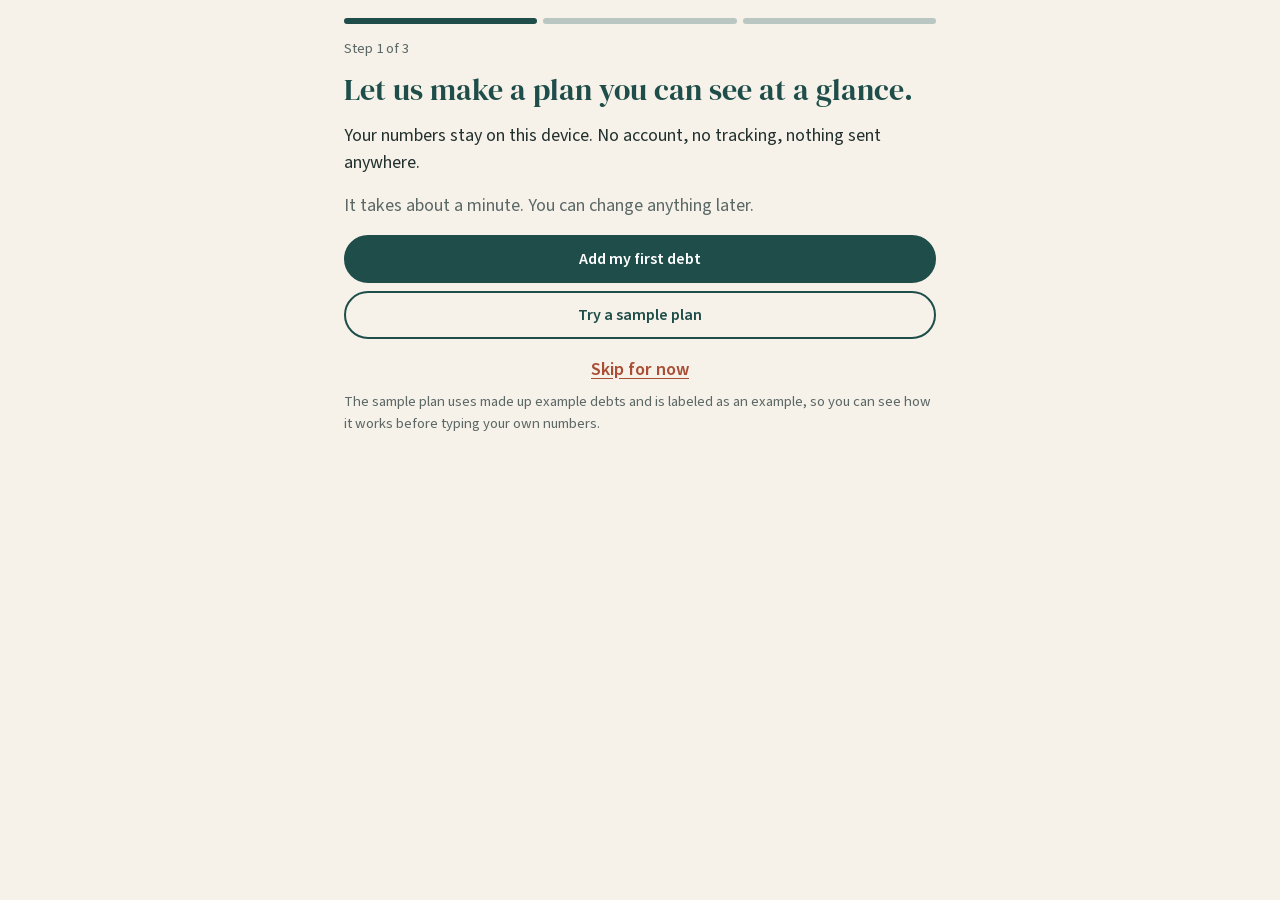
==== a-4183af5dc085afffcd5caa2e/index.html @ 0e29579c "Add private preview app" ====
<!doctype html>
<html lang="en">
<head>
<meta charset="utf-8">
<meta name="viewport" content="width=device-width, initial-scale=1, viewport-fit=cover">
<meta name="robots" content="noindex,nofollow">
<meta name="referrer" content="no-referrer">
<title>Porchlight Ledger Debt Planner</title>
<meta name="description" content="A private debt payoff planner that works offline. Your numbers stay on this device.">
<meta name="theme-color" content="#1F4E4A">
<link rel="manifest" href="manifest.webmanifest">
<link rel="icon" href="icons/favicon.svg" type="image/svg+xml">
<link rel="icon" href="icons/icon-32.png" sizes="32x32" type="image/png">
<link rel="apple-touch-icon" href="apple-touch-icon.png">
<meta name="apple-mobile-web-app-capable" content="yes">
<meta name="mobile-web-app-capable" content="yes">
<meta name="apple-mobile-web-app-status-bar-style" content="default">
<meta name="apple-mobile-web-app-title" content="Ledger">
<link rel="preload" href="fonts/dm-serif-display.woff2" as="font" type="font/woff2" crossorigin>
<link rel="preload" href="fonts/source-sans-400.woff2" as="font" type="font/woff2" crossorigin>
<link rel="stylesheet" href="app.css">
</head>
<body>
<a class="skip" href="#main">Skip to content</a>
<header class="app-header">
  <div class="wrap">
    <p class="brand"><img src="icons/favicon.svg" alt="" width="30" height="30"><span>Porchlight Ledger<br><span class="sub small muted" style="font-family:'Source Sans Pro',system-ui,sans-serif">Debt Planner</span></span></p>
    <p id="saved-pill" class="saved-pill" style="margin:0"><svg viewBox="0 0 24 24" aria-hidden="true" fill="none" stroke="currentColor" stroke-width="2.4" stroke-linecap="round" stroke-linejoin="round"><rect x="5" y="11" width="14" height="9" rx="2"/><path d="M8 11V8a4 4 0 0 1 8 0v3"/></svg><span id="saved-pill-text">Saved on this device only</span></p>
  </div>
</header>

<main id="main">
  <noscript><div class="wrap"><p class="notice">This app needs JavaScript. Nothing is sent anywhere.</p></div></noscript>

  <section id="view-home" class="view" tabindex="-1" aria-labelledby="h-home">
    <div class="wrap">
      <h2 id="h-home" class="sr">Home</h2>
      <div id="home"></div>
    </div>
  </section>

  <section id="view-debts" class="view" tabindex="-1" aria-labelledby="h-debts" hidden>
    <div class="wrap">
      <h2 id="h-debts">Your debts</h2>
      <div id="debts"></div>
    </div>
  </section>

  <section id="view-plan" class="view" tabindex="-1" aria-labelledby="h-plan" hidden>
    <div class="wrap">
      <div class="print-only"><h1>Porchlight Ledger Debt Plan</h1><p id="print-date"></p></div>
      <h2 id="h-plan">Your plan</h2>
      <div id="plan"></div>
    </div>
  </section>

  <section id="view-more" class="view" tabindex="-1" aria-labelledby="h-more" hidden>
    <div class="wrap">
      <h2 id="h-more">More</h2>
      <div id="more"></div>
    </div>
  </section>

  <div class="wrap foot">
    <p class="disclaimer">Educational tool, not financial advice.</p>
    <p>Estimates only. Your lender's statement is the final word. All data stays on this device.</p>
    <p class="print-only">Printed from Porchlight Ledger Debt Planner. Your numbers were not sent anywhere.</p>
  </div>
</main>

<nav class="tabbar" aria-label="Sections">
  <ul>
    <li><a href="#home" data-tab="home"><svg viewBox="0 0 24 24" aria-hidden="true" fill="none" stroke="currentColor" stroke-width="2" stroke-linecap="round" stroke-linejoin="round"><path d="M3 11l9-7 9 7"/><path d="M5 10v10h14V10"/></svg>Home</a></li>
    <li><a href="#debts" data-tab="debts"><svg viewBox="0 0 24 24" aria-hidden="true" fill="none" stroke="currentColor" stroke-width="2" stroke-linecap="round" stroke-linejoin="round"><path d="M8 6h12M8 12h12M8 18h12"/><path d="M4 6h.01M4 12h.01M4 18h.01"/></svg>Debts</a></li>
    <li><a href="#plan" data-tab="plan"><svg viewBox="0 0 24 24" aria-hidden="true" fill="none" stroke="currentColor" stroke-width="2" stroke-linecap="round" stroke-linejoin="round"><path d="M4 4v16h16"/><path d="M7 15l4-5 3 3 5-7"/></svg>Plan</a></li>
    <li><a href="#more" data-tab="more"><svg viewBox="0 0 24 24" aria-hidden="true" fill="none" stroke="currentColor" stroke-width="2" stroke-linecap="round" stroke-linejoin="round"><circle cx="5" cy="12" r="1"/><circle cx="12" cy="12" r="1"/><circle cx="19" cy="12" r="1"/></svg>More</a></li>
  </ul>
</nav>

<div id="toast" class="toast" role="status" aria-live="polite" hidden><span id="toast-text"></span><button type="button" id="toast-undo" hidden>Undo</button></div>

<!-- Add or edit a debt -->
<dialog id="dlg-debt" aria-labelledby="dlg-debt-title">
  <form id="form-debt" novalidate>
    <h2 id="dlg-debt-title">Add a debt</h2>
    <p class="muted small">Use the numbers on your latest statement. Close is fine, you can fix it later.</p>
    <div class="field"><label for="f-name">Name</label><div class="input"><input id="f-name" type="text" maxlength="40" autocomplete="off" placeholder="e.g. Credit card" aria-describedby="f-name-err"></div><p class="err" id="f-name-err" hidden></p></div>
    <div class="field"><label for="f-balance">Balance</label><div class="input"><span aria-hidden="true">$</span><input id="f-balance" type="text" inputmode="decimal" autocomplete="off" aria-describedby="f-balance-err"></div><p class="err" id="f-balance-err" hidden></p></div>
    <div class="two">
      <div class="field"><label for="f-apr">APR</label><div class="input"><input id="f-apr" type="text" inputmode="decimal" autocomplete="off" aria-describedby="f-apr-hint f-apr-err"><span aria-hidden="true">%</span></div><p class="hint" id="f-apr-hint">The yearly interest rate on your statement.</p><p class="err" id="f-apr-err" hidden></p></div>
      <div class="field"><label for="f-min">Minimum payment</label><div class="input"><span aria-hidden="true">$</span><input id="f-min" type="text" inputmode="decimal" autocomplete="off" aria-describedby="f-min-err"></div><p class="err" id="f-min-err" hidden></p></div>
    </div>
    <label class="check"><input id="f-excluded" type="checkbox"><span>Leave this debt out of the payoff plan. Good for something like a 0% loan you will just pay the minimum on.</span></label>
    <div class="dlg-actions"><button type="button" class="btn btn-ghost" data-close>Cancel</button><button type="submit" class="btn" id="f-save">Save debt</button></div>
  </form>
</dialog>

<!-- Log a payment / update balance -->
<dialog id="dlg-log" aria-labelledby="dlg-log-title">
  <form id="form-log" novalidate>
    <h2 id="dlg-log-title">Log a payment</h2>
    <p class="muted small">Short this month? That is okay. Log what you could pay and the plan updates.</p>
    <div class="field"><label for="l-debt">Debt</label><div class="input"><select id="l-debt"></select></div></div>
    <fieldset>
      <legend>What do you want to record?</legend>
      <label class="choice"><input type="radio" name="l-mode" value="payment" checked><span><strong>I made a payment</strong><br><span class="small muted">Enter the amount. It comes off the balance.</span></span></label>
      <label class="choice"><input type="radio" name="l-mode" value="balance"><span><strong>Update the balance</strong><br><span class="small muted">Enter what the statement says you owe now.</span></span></label>
    </fieldset>
    <div class="two">
      <div class="field"><label for="l-value" id="l-value-label">Payment amount</label><div class="input"><span aria-hidden="true">$</span><input id="l-value" type="text" inputmode="decimal" autocomplete="off" aria-describedby="l-value-err"></div><p class="err" id="l-value-err" hidden></p></div>
      <div class="field"><label for="l-date">Date</label><div class="input"><input id="l-date" type="date" aria-describedby="l-date-err"></div><p class="err" id="l-date-err" hidden></p></div>
    </div>
    <p class="hint" id="l-current"></p>
    <div class="dlg-actions"><button type="button" class="btn btn-ghost" data-close>Cancel</button><button type="submit" class="btn btn-warm">Save</button></div>
  </form>
</dialog>

<!-- Confirm -->
<dialog id="dlg-confirm" aria-labelledby="dlg-confirm-title">
  <div class="dlg-body">
    <h2 id="dlg-confirm-title">Are you sure?</h2>
    <p id="dlg-confirm-text"></p>
    <div class="dlg-actions"><button type="button" class="btn btn-ghost" data-close>Cancel</button><button type="button" class="btn btn-warm" id="dlg-confirm-ok">OK</button></div>
  </div>
</dialog>

<!-- First run -->
<div id="onboarding" class="onb" role="dialog" aria-modal="true" aria-labelledby="onb-title" hidden>
  <div class="wrap" id="onb-body"></div>
</div>

<input type="file" id="file-import" accept=".json,.csv,application/json,text/csv" hidden tabindex="-1">

<script src="payoff.js"></script>
<script src="progress.js"></script>
<script src="store.js"></script>
<script src="plan.js"></script>
<script src="app.js"></script>
</body>
</html>
---- a-4183af5dc085afffcd5caa2e/app.css ----
@font-face{font-family:"DM Serif Display";src:url(fonts/dm-serif-display.woff2) format("woff2"),url(fonts/dm-serif-display.woff) format("woff");font-display:swap}
@font-face{font-family:"Source Sans Pro";src:url(fonts/source-sans-400.woff2) format("woff2"),url(fonts/source-sans-400.woff) format("woff");font-weight:400;font-display:swap}
@font-face{font-family:"Source Sans Pro";src:url(fonts/source-sans-600.woff2) format("woff2"),url(fonts/source-sans-600.woff) format("woff");font-weight:600;font-display:swap}
:root{--teal:#1F4E4A;--teal-d:#163a37;--teal-m:#2F7A72;--sage:#DCE8E3;--tint:#E3EFEC;--sand:#F6F1E9;--terra:#C8664B;--terra-d:#ad5239;--terra-dd:#8f402b;--terra-text:#A94E34;--ink:#22302e;--muted:#5b6866;--line:#b9c6c2;--err:#a3231c;--r:14px;--shadow:0 6px 22px rgba(31,78,74,.10);--tab-h:64px}
*{box-sizing:border-box}
html{-webkit-text-size-adjust:100%}
body{margin:0;font:400 17px/1.5 "Source Sans Pro",system-ui,-apple-system,"Segoe UI",Arial,sans-serif;color:var(--ink);background:var(--sand);padding-bottom:calc(var(--tab-h) + env(safe-area-inset-bottom) + 12px);min-height:100vh}
h1,h2,h3,h4{font-family:"DM Serif Display",Georgia,serif;font-weight:400;color:var(--teal);line-height:1.15;margin:0 0 .45em}
h1{font-size:1.9rem}h2{font-size:1.6rem}h3{font-size:1.25rem}
p{margin:0 0 .9em}
a{color:var(--teal)}
button,input,select{font:inherit}
[hidden]{display:none!important}
.wrap{max-width:640px;margin:0 auto;padding:0 16px}
.muted{color:var(--muted)}
.small{font-size:.92rem}
.nowrap,.amt{white-space:nowrap;font-variant-numeric:tabular-nums}
.sr{position:absolute;width:1px;height:1px;overflow:hidden;clip:rect(0 0 0 0);white-space:nowrap}
.skip{position:absolute;left:-999px;top:8px;background:#fff;padding:10px 14px;z-index:100;border-radius:8px}
.skip:focus{left:8px}
:focus-visible{outline:3px solid var(--terra-text);outline-offset:2px}
.view:focus,.focus-target:focus{outline:none}
/* header */
.app-header{background:var(--sand);border-bottom:1px solid rgba(31,78,74,.12);padding-top:env(safe-area-inset-top)}
.app-header .wrap{display:flex;align-items:center;justify-content:space-between;gap:10px;min-height:56px}
.brand{display:flex;align-items:center;gap:10px;font-family:"DM Serif Display",Georgia,serif;font-size:1.2rem;color:var(--teal);margin:0;line-height:1.1}
.brand img{width:30px;height:30px;flex:none}
.saved-pill{display:inline-flex;align-items:center;gap:6px;background:var(--tint);color:var(--teal);font-weight:600;font-size:.85rem;padding:6px 10px;border-radius:999px;white-space:nowrap}
.saved-pill svg{width:14px;height:14px;flex:none}
.saved-pill.warn{background:#fff1d6;color:#6b4a00}
/* cards and text */
.view{padding:18px 0 8px}
.view>.wrap>h2{margin-top:2px}
.card{background:#fff;border-radius:var(--r);box-shadow:var(--shadow);padding:18px;margin:0 0 16px;min-width:0}
.card h3{margin-bottom:.3em}
.eyebrow{font-weight:600;letter-spacing:.1em;text-transform:uppercase;color:var(--terra-text);font-size:.8rem;margin:0 0 .4em}
.hero{background:var(--tint);box-shadow:none}
.hero .big{font-family:"DM Serif Display",Georgia,serif;font-size:2.3rem;line-height:1.1;color:var(--teal);margin:0 0 .15em}
.notice{background:#fff6dc;border-left:5px solid #b88a14;border-radius:10px;padding:12px 14px;margin:0 0 16px;font-size:1rem}
.notice.info{background:var(--tint);border-left-color:var(--teal-m)}
.notice p:last-child{margin-bottom:0}
.stats{display:grid;grid-template-columns:1fr 1fr;gap:10px;margin:12px 0 4px}
.stats div{background:var(--sand);border-radius:12px;padding:10px 12px;min-width:0}
.stats dt{font-size:.85rem;color:var(--muted);font-weight:600}
.stats dd{margin:2px 0 0;font-family:"DM Serif Display",Georgia,serif;font-size:1.45rem;color:var(--teal);white-space:nowrap}
.stats .wide{grid-column:1/-1}
/* buttons */
.btn{display:inline-flex;align-items:center;justify-content:center;gap:8px;min-height:48px;background:var(--teal);color:#fff;text-decoration:none;font-weight:600;padding:10px 22px;border-radius:999px;border:2px solid var(--teal);cursor:pointer;font-size:1rem;text-align:center;line-height:1.2}
.btn:hover{background:var(--teal-d);border-color:var(--teal-d)}
.btn-warm{background:var(--terra-d);border-color:var(--terra-d)}
.btn-warm:hover{background:var(--terra-dd);border-color:var(--terra-dd)}
.btn-ghost{background:transparent;color:var(--teal)}
.btn-ghost:hover{background:var(--sage);color:var(--teal)}
.btn-small{min-height:44px;padding:8px 16px;font-size:.95rem}
.btn-block{width:100%}
.btn-link{background:none;border:0;color:var(--terra-text);font-weight:600;text-decoration:underline;text-underline-offset:3px;min-height:44px;padding:8px 10px;cursor:pointer}
.btn-link.teal{color:var(--teal)}
.btn:disabled{opacity:.55;cursor:not-allowed}
.row-actions{display:flex;flex-wrap:wrap;gap:8px;margin-top:12px}
/* forms */
.field{margin:0 0 14px;min-width:0}
.field label,.label{display:block;font-weight:600;font-size:.95rem;margin:0 0 4px;color:var(--ink)}
.hint{font-size:.9rem;color:var(--muted);margin:4px 0 0}
.input{display:flex;align-items:center;border:1.5px solid #6f827e;border-radius:10px;background:#fff;padding:0 12px;min-height:48px}
.input:focus-within{border-color:var(--teal);outline:3px solid rgba(31,78,74,.25)}
.input span{color:var(--muted)}
.input input,.input select{border:0;outline:0;font-size:1rem;padding:10px 4px;width:100%;min-width:0;background:transparent;color:var(--ink)}
.input.bad{border-color:var(--err)}
.err{color:var(--err);font-size:.9rem;margin:4px 0 0;font-weight:600}
.two{display:grid;grid-template-columns:1fr 1fr;gap:12px}
.check{display:flex;gap:10px;align-items:flex-start;margin:0 0 14px;min-height:44px}
.check input{width:22px;height:22px;margin-top:2px;accent-color:var(--teal);flex:none}
.choice{display:flex;gap:10px;align-items:flex-start;border:1.5px solid #6f827e;border-radius:12px;padding:12px 14px;margin:0 0 10px;cursor:pointer;min-height:48px}
.choice input{margin-top:4px;accent-color:var(--teal);width:20px;height:20px;flex:none}
.choice strong{color:var(--teal)}
.choice:has(input:checked){border-color:var(--teal);background:var(--tint)}
.choice:has(input:focus-visible){outline:3px solid var(--terra-text);outline-offset:2px}
fieldset{border:0;padding:0;margin:0 0 12px;min-width:0}
legend{padding:0;font-weight:600;margin-bottom:6px}
/* progress */
.bar{height:12px;background:var(--tint);border-radius:999px;overflow:hidden;margin:8px 0 4px}
.bar span{display:block;height:100%;background:var(--teal-m);border-radius:999px}
.bar.terra span{background:var(--terra)}
/* debt cards */
.debt-head{display:flex;justify-content:space-between;align-items:flex-start;gap:10px}
.debt-head h3{margin:0;overflow-wrap:anywhere}
.debt-bal{font-family:"DM Serif Display",Georgia,serif;font-size:1.5rem;color:var(--teal);white-space:nowrap}
.tag{display:inline-block;font-size:.78rem;font-weight:600;letter-spacing:.04em;text-transform:uppercase;border-radius:999px;padding:2px 9px;background:var(--tint);color:var(--teal);margin-left:6px;vertical-align:middle}
.tag.terra{background:#f6e3dc;color:#7d3a26}
.debt.paid{background:var(--tint);box-shadow:none}
.paid-mark{display:flex;gap:8px;align-items:center;font-weight:600;color:var(--teal);margin:6px 0 0}
.paid-mark svg{width:22px;height:22px;flex:none}
details.hist{margin-top:8px}
details.hist summary{cursor:pointer;min-height:44px;display:flex;align-items:center;font-weight:600;color:var(--teal)}
.hist ul{list-style:none;padding:0;margin:0}
.hist li{display:flex;justify-content:space-between;align-items:center;gap:8px;border-top:1px solid #e5ebe9;padding:6px 0;font-size:.95rem}
.list-plain{list-style:none;margin:0;padding:0}
.list-plain>li{border-top:1px solid #e5ebe9;padding:12px 0}
.list-plain>li:first-child{border-top:0}
.split{display:flex;justify-content:space-between;gap:10px;align-items:baseline}
.order-item{display:grid;grid-template-columns:auto 1fr auto;gap:10px;align-items:center}
.order-num{width:30px;height:30px;border-radius:50%;background:var(--teal);color:#fff;display:grid;place-items:center;font-weight:600;font-size:.95rem}
.mv{display:flex;gap:4px}
.mv button{width:44px;height:44px;border-radius:10px;border:1.5px solid #6f827e;background:#fff;color:var(--teal);cursor:pointer;display:grid;place-items:center;padding:0}
.mv button:disabled{opacity:.35;cursor:not-allowed}
.mv svg{width:20px;height:20px}
/* table */
table.cmp{width:100%;border-collapse:collapse;font-size:.98rem}
table.cmp th,table.cmp td{text-align:left;padding:8px 6px;border-top:1px solid #e5ebe9;vertical-align:top}
table.cmp thead th{border-top:0;color:var(--teal)}
table.cmp td.amt,table.cmp th.amt{text-align:right}
/* chart */
.chart{width:100%;height:auto;max-width:560px;display:block;margin:6px auto 0}
.legend{display:flex;flex-wrap:wrap;gap:6px 16px;font-size:.92rem;margin:6px 0 0}
.legend i{display:inline-block;width:22px;height:0;border-top:4px solid var(--teal-m);vertical-align:middle;margin-right:6px}
.legend i.dash{border-top:3px dashed var(--terra-text)}
/* tab bar */
.tabbar{position:fixed;left:0;right:0;bottom:0;background:#fff;border-top:1px solid rgba(31,78,74,.18);padding-bottom:env(safe-area-inset-bottom);z-index:20}
.tabbar ul{list-style:none;margin:0 auto;padding:0;max-width:640px;display:grid;grid-template-columns:repeat(4,1fr)}
.tabbar a{display:flex;flex-direction:column;align-items:center;justify-content:center;gap:2px;min-height:var(--tab-h);color:var(--muted);text-decoration:none;font-weight:600;font-size:.82rem}
.tabbar svg{width:24px;height:24px}
.tabbar a[aria-current=page]{color:var(--teal);box-shadow:inset 0 3px 0 var(--terra)}
/* footer */
.foot{padding-top:8px;padding-bottom:24px;font-size:.92rem;color:var(--muted)}
.foot p{margin:0 0 .5em}
.disclaimer{font-weight:600;color:var(--ink)}
/* dialogs and toast */
dialog{border:0;border-radius:var(--r);padding:0;width:min(520px,calc(100vw - 24px));max-height:calc(100vh - 24px);box-shadow:0 18px 60px rgba(0,0,0,.3);color:var(--ink);background:#fff}
dialog::backdrop{background:rgba(22,58,55,.55)}
dialog form,dialog .dlg-body{padding:20px}
dialog:not([open]){display:none}
dialog[open].fallback{position:fixed;inset:0;margin:auto;height:fit-content;z-index:60}
.dlg-actions{display:flex;flex-wrap:wrap;gap:10px;justify-content:flex-end;margin-top:8px}
.toast{position:fixed;left:12px;right:12px;bottom:calc(var(--tab-h) + env(safe-area-inset-bottom) + 10px);max-width:616px;margin:0 auto;background:var(--teal-d);color:#fff;border-radius:12px;padding:12px 14px;z-index:70;display:flex;gap:12px;align-items:center;justify-content:space-between;box-shadow:0 10px 30px rgba(0,0,0,.25)}
.toast button{background:none;border:2px solid #fff;color:#fff;border-radius:999px;min-height:44px;padding:6px 16px;font-weight:600;cursor:pointer;flex:none}
.toast[hidden]{display:none}
/* onboarding */
.onb{position:fixed;inset:0;background:var(--sand);z-index:50;overflow:auto;padding:calc(env(safe-area-inset-top) + 18px) 0 calc(env(safe-area-inset-bottom) + 24px)}
.steps{display:flex;gap:6px;margin:0 0 14px}
.steps span{height:6px;flex:1;border-radius:99px;background:var(--line)}
.steps span.on{background:var(--teal)}
.sample-tag{background:#f6e3dc;color:#7d3a26;font-weight:600;border-radius:8px;padding:2px 8px;font-size:.85rem}
.mini-cards{display:grid;grid-template-columns:1fr 1fr;gap:10px;margin:8px 0 14px}
.mini-cards .card{margin:0;padding:12px}
.mini-cards .big{font-family:"DM Serif Display",Georgia,serif;font-size:1.25rem;color:var(--teal);margin:0}
.print-only{display:none}
@media (min-width:700px){.hero .big{font-size:2.8rem}.wrap{padding:0 24px}body{font-size:18px}}
@media (max-width:520px){.app-header .wrap{flex-wrap:wrap;padding-top:8px;padding-bottom:8px;row-gap:6px}.brand br{display:none}.brand>span{white-space:nowrap}.brand .sub{margin-left:6px}.saved-pill{order:3}}
@media (max-width:359px){.two{grid-template-columns:1fr}.brand{font-size:1.05rem}.saved-pill{font-size:.78rem;padding:5px 8px}.stats{grid-template-columns:1fr}.hero .big{font-size:2rem}}
@media (prefers-reduced-motion:reduce){*{animation:none!important;transition:none!important;scroll-behavior:auto!important}}
@media print{
  body{background:#fff;padding:0;font-size:12pt}
  .app-header,.tabbar,.toast,.no-print,.onb,dialog,.skip,.foot .no-print{display:none!important}
  .view{display:none!important}
  #view-plan{display:block!important}
  .card{box-shadow:none;border:1px solid #999;break-inside:avoid}
  .print-only{display:block}
  .mv{display:none}
  .wrap{max-width:none;padding:0}
  a{color:#000}
}
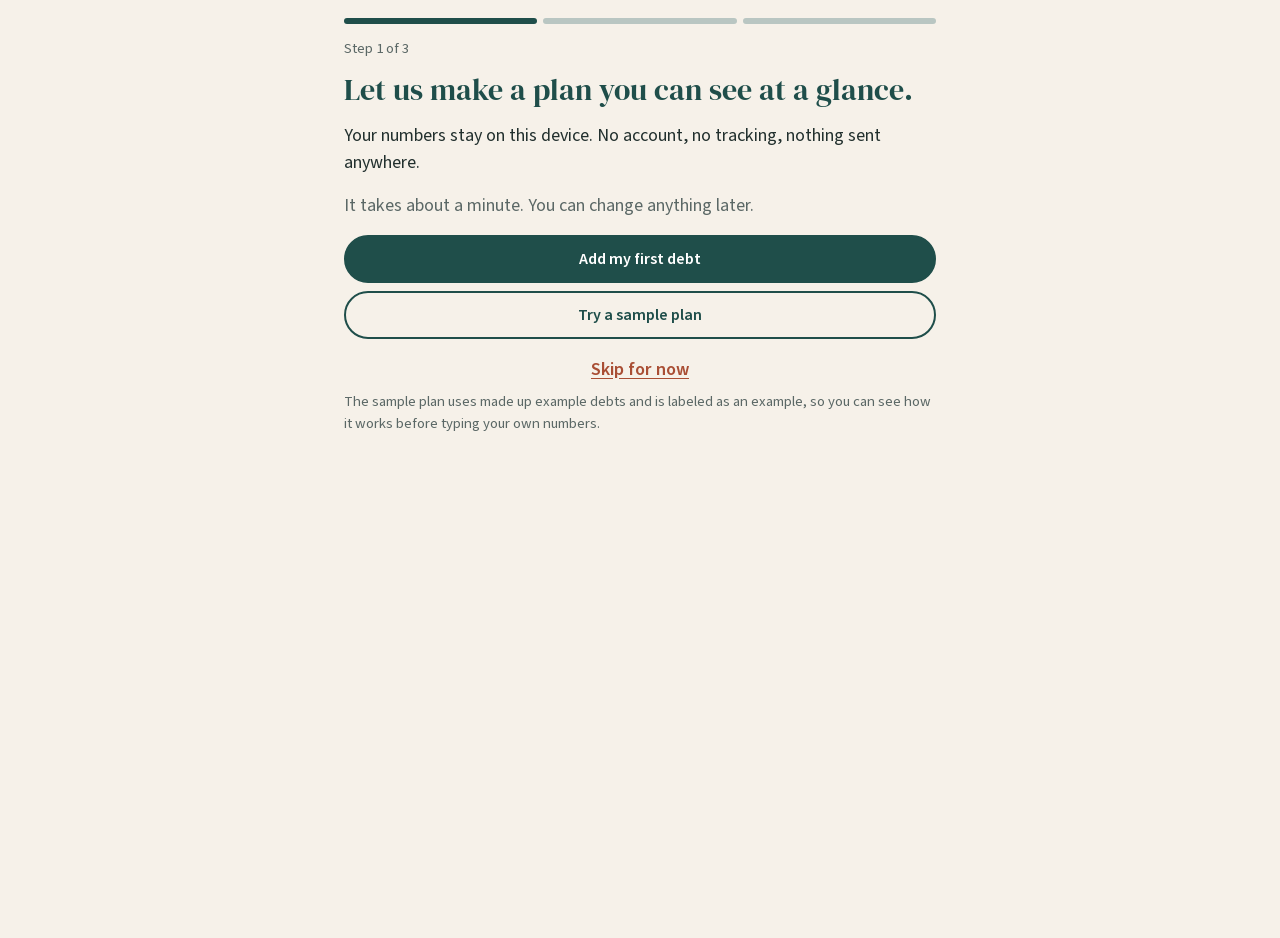
==== commit 612f9176: "Add optional sign-in and encrypted sync client, off unless configured" ====
--- a/a-4183af5dc085afffcd5caa2e/index.html
+++ b/a-4183af5dc085afffcd5caa2e/index.html
@@ -24,7 +24,7 @@
 <a class="skip" href="#main">Skip to content</a>
 <header class="app-header">
   <div class="wrap">
-    <p class="brand"><img src="icons/favicon.svg" alt="" width="30" height="30"><span>Porchlight Ledger<br><span class="sub small muted" style="font-family:'Source Sans Pro',system-ui,sans-serif">Debt Planner</span></span></p>
+    <h1 class="brand"><img src="icons/favicon.svg" alt="" width="30" height="30"><span>Porchlight Ledger<br><span class="sub small muted" style="font-family:'Source Sans Pro',system-ui,sans-serif">Debt Planner</span></span></h1>
     <p id="saved-pill" class="saved-pill" style="margin:0"><svg viewBox="0 0 24 24" aria-hidden="true" fill="none" stroke="currentColor" stroke-width="2.4" stroke-linecap="round" stroke-linejoin="round"><rect x="5" y="11" width="14" height="9" rx="2"/><path d="M8 11V8a4 4 0 0 1 8 0v3"/></svg><span id="saved-pill-text">Saved on this device only</span></p>
   </div>
 </header>
@@ -32,10 +32,10 @@
 <main id="main">
   <noscript><div class="wrap"><p class="notice">This app needs JavaScript. Nothing is sent anywhere.</p></div></noscript>
 
-  <section id="view-home" class="view" tabindex="-1" aria-labelledby="h-home">
+  <section id="view-dashboard" class="view" tabindex="-1" aria-labelledby="h-dash">
     <div class="wrap">
-      <h2 id="h-home" class="sr">Home</h2>
-      <div id="home"></div>
+      <h2 id="h-dash" class="sr">Dashboard</h2>
+      <div id="dash"></div>
     </div>
   </section>
 
@@ -63,14 +63,14 @@
 
   <div class="wrap foot">
     <p class="disclaimer">Educational tool, not financial advice.</p>
-    <p>Estimates only. Your lender's statement is the final word. All data stays on this device.</p>
-    <p class="print-only">Printed from Porchlight Ledger Debt Planner. Your numbers were not sent anywhere.</p>
+    <p>Estimates only. Your lender's statement is the final word.</p>
+    <p class="print-only">Printed from Porchlight Ledger Debt Planner.</p>
   </div>
 </main>
 
 <nav class="tabbar" aria-label="Sections">
   <ul>
-    <li><a href="#home" data-tab="home"><svg viewBox="0 0 24 24" aria-hidden="true" fill="none" stroke="currentColor" stroke-width="2" stroke-linecap="round" stroke-linejoin="round"><path d="M3 11l9-7 9 7"/><path d="M5 10v10h14V10"/></svg>Home</a></li>
+    <li><a href="#dashboard-b" data-tab="dashboard"><svg viewBox="0 0 24 24" aria-hidden="true" fill="none" stroke="currentColor" stroke-width="2" stroke-linecap="round" stroke-linejoin="round"><path d="M3 11l9-7 9 7"/><path d="M5 10v10h14V10"/></svg>Dashboard</a></li>
     <li><a href="#debts" data-tab="debts"><svg viewBox="0 0 24 24" aria-hidden="true" fill="none" stroke="currentColor" stroke-width="2" stroke-linecap="round" stroke-linejoin="round"><path d="M8 6h12M8 12h12M8 18h12"/><path d="M4 6h.01M4 12h.01M4 18h.01"/></svg>Debts</a></li>
     <li><a href="#plan" data-tab="plan"><svg viewBox="0 0 24 24" aria-hidden="true" fill="none" stroke="currentColor" stroke-width="2" stroke-linecap="round" stroke-linejoin="round"><path d="M4 4v16h16"/><path d="M7 15l4-5 3 3 5-7"/></svg>Plan</a></li>
     <li><a href="#more" data-tab="more"><svg viewBox="0 0 24 24" aria-hidden="true" fill="none" stroke="currentColor" stroke-width="2" stroke-linecap="round" stroke-linejoin="round"><circle cx="5" cy="12" r="1"/><circle cx="12" cy="12" r="1"/><circle cx="19" cy="12" r="1"/></svg>More</a></li>
@@ -135,6 +135,10 @@
 <script src="progress.js"></script>
 <script src="store.js"></script>
 <script src="plan.js"></script>
+<script src="config.js"></script>
+<script src="vault.js"></script>
+<script src="sync-core.js"></script>
+<script src="sync.js"></script>
 <script src="app.js"></script>
 </body>
 </html>
--- a/a-4183af5dc085afffcd5caa2e/app.css
+++ b/a-4183af5dc085afffcd5caa2e/app.css
@@ -114,6 +114,41 @@
 .legend{display:flex;flex-wrap:wrap;gap:6px 16px;font-size:.92rem;margin:6px 0 0}
 .legend i{display:inline-block;width:22px;height:0;border-top:4px solid var(--teal-m);vertical-align:middle;margin-right:6px}
 .legend i.dash{border-top:3px dashed var(--terra-text)}
+/* dashboards */
+#dash{min-height:80vh}
+#debts,#plan,#more{min-height:60vh}
+.seg{display:flex;background:var(--tint);border-radius:999px;padding:4px;margin:0 0 16px;gap:4px}
+.seg a{flex:1;display:flex;align-items:center;justify-content:center;min-height:44px;border-radius:999px;color:var(--teal);font-weight:600;text-decoration:none;text-align:center;padding:4px 8px;line-height:1.15}
+.seg a[aria-current=true]{background:var(--teal);color:#fff}
+.tiles{display:grid;grid-template-columns:1fr 1fr;gap:10px;margin:0 0 16px}
+.tile{border-radius:var(--r);padding:12px 14px;min-width:0}
+.tile dt{font-size:.85rem;font-weight:600;color:#33403e}
+.tile dd{margin:2px 0 0}
+.tile-val{display:block;font-family:"DM Serif Display",Georgia,serif;font-size:1.6rem;line-height:1.15;color:var(--teal);white-space:nowrap}
+.tile-sub{display:block;font-size:.82rem;color:#4a5755;line-height:1.3;margin-top:2px}
+.t-teal{background:#CFE5E0}.t-sage{background:#DCE8D2}.t-peach{background:#F6DDD3}.t-butter{background:#FBEBC2}.t-sky{background:#DCE8F4}.t-lilac{background:#E9E0F1}
+.c-butter{background:#FBF1D3}.c-sky{background:#E3EDF7}.c-lilac{background:#EFE8F5}.c-sage{background:#DCE8D2}
+.legend i.sw{width:12px;height:12px;border:0;border-radius:4px;margin-right:6px}
+.sw{display:inline-block;width:12px;height:12px;border-radius:4px;margin-right:8px;vertical-align:baseline;flex:none}
+.legend .sw{margin-right:6px}
+.stack{display:flex;height:16px;border-radius:999px;overflow:hidden;margin:6px 0 4px;background:var(--tint)}
+.stack span{display:block;height:100%}
+.stack span+span{border-left:2px solid #fff}
+.track{height:16px;background:var(--tint);border-radius:999px;overflow:hidden;margin:6px 0 2px}
+.track span{display:block;height:100%;border-radius:999px}
+.ring-card{display:grid;grid-template-columns:132px 1fr;gap:16px;align-items:center}
+.ring{width:132px;height:132px;display:block}
+.ring-card .big{font-size:1.9rem}
+.two-up{display:grid;grid-template-columns:1fr;gap:0}
+.big-num{font-family:"DM Serif Display",Georgia,serif;font-size:2rem;color:var(--teal);margin:0 0 6px;line-height:1.1}
+.mini-row{display:grid;grid-template-columns:1fr 1fr;gap:10px}
+.mini{border:2px solid var(--line);border-radius:12px;padding:10px 12px}
+.mini.on{border-color:var(--teal);background:var(--tint)}
+.mini-big{font-family:"DM Serif Display",Georgia,serif;font-size:1.3rem;color:var(--teal);margin:2px 0 0}
+.spark{width:100%;height:auto;display:block}
+.act li{display:flex;justify-content:space-between;gap:10px;align-items:baseline}
+@media (min-width:700px){.two-up{grid-template-columns:1fr 1fr;gap:16px}.tiles{grid-template-columns:repeat(3,1fr)}}
+@media (max-width:359px){.ring-card{grid-template-columns:88px 1fr;gap:10px;padding:14px}.ring{width:88px;height:88px}.ring-card .big{font-size:1.45rem}.tiles{grid-template-columns:1fr 1fr}.tile-val{font-size:1.35rem}.tabbar a{font-size:.74rem}}
 /* tab bar */
 .tabbar{position:fixed;left:0;right:0;bottom:0;background:#fff;border-top:1px solid rgba(31,78,74,.18);padding-bottom:env(safe-area-inset-bottom);z-index:20}
 .tabbar ul{list-style:none;margin:0 auto;padding:0;max-width:640px;display:grid;grid-template-columns:repeat(4,1fr)}
@@ -153,6 +188,7 @@
   .app-header,.tabbar,.toast,.no-print,.onb,dialog,.skip,.foot .no-print{display:none!important}
   .view{display:none!important}
   #view-plan{display:block!important}
+  #view-dashboard{display:none!important}
   .card{box-shadow:none;border:1px solid #999;break-inside:avoid}
   .print-only{display:block}
   .mv{display:none}
